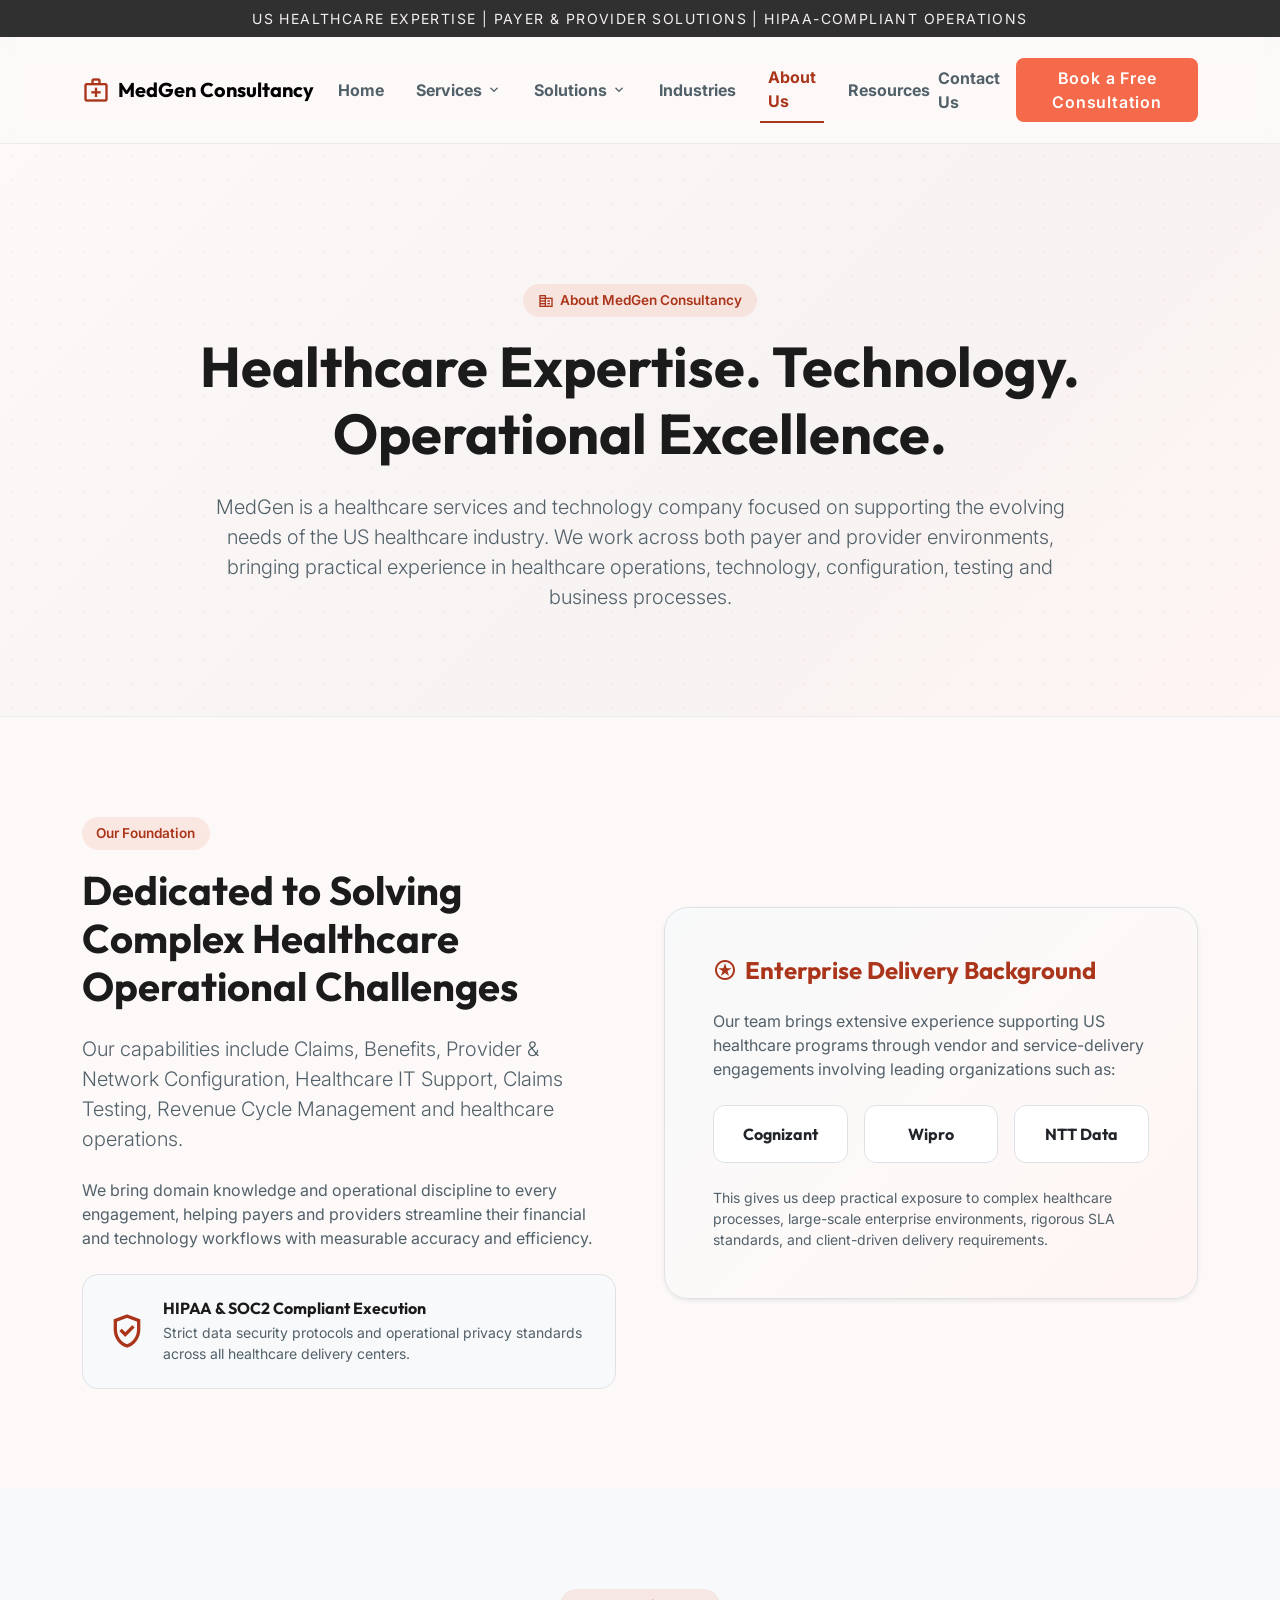
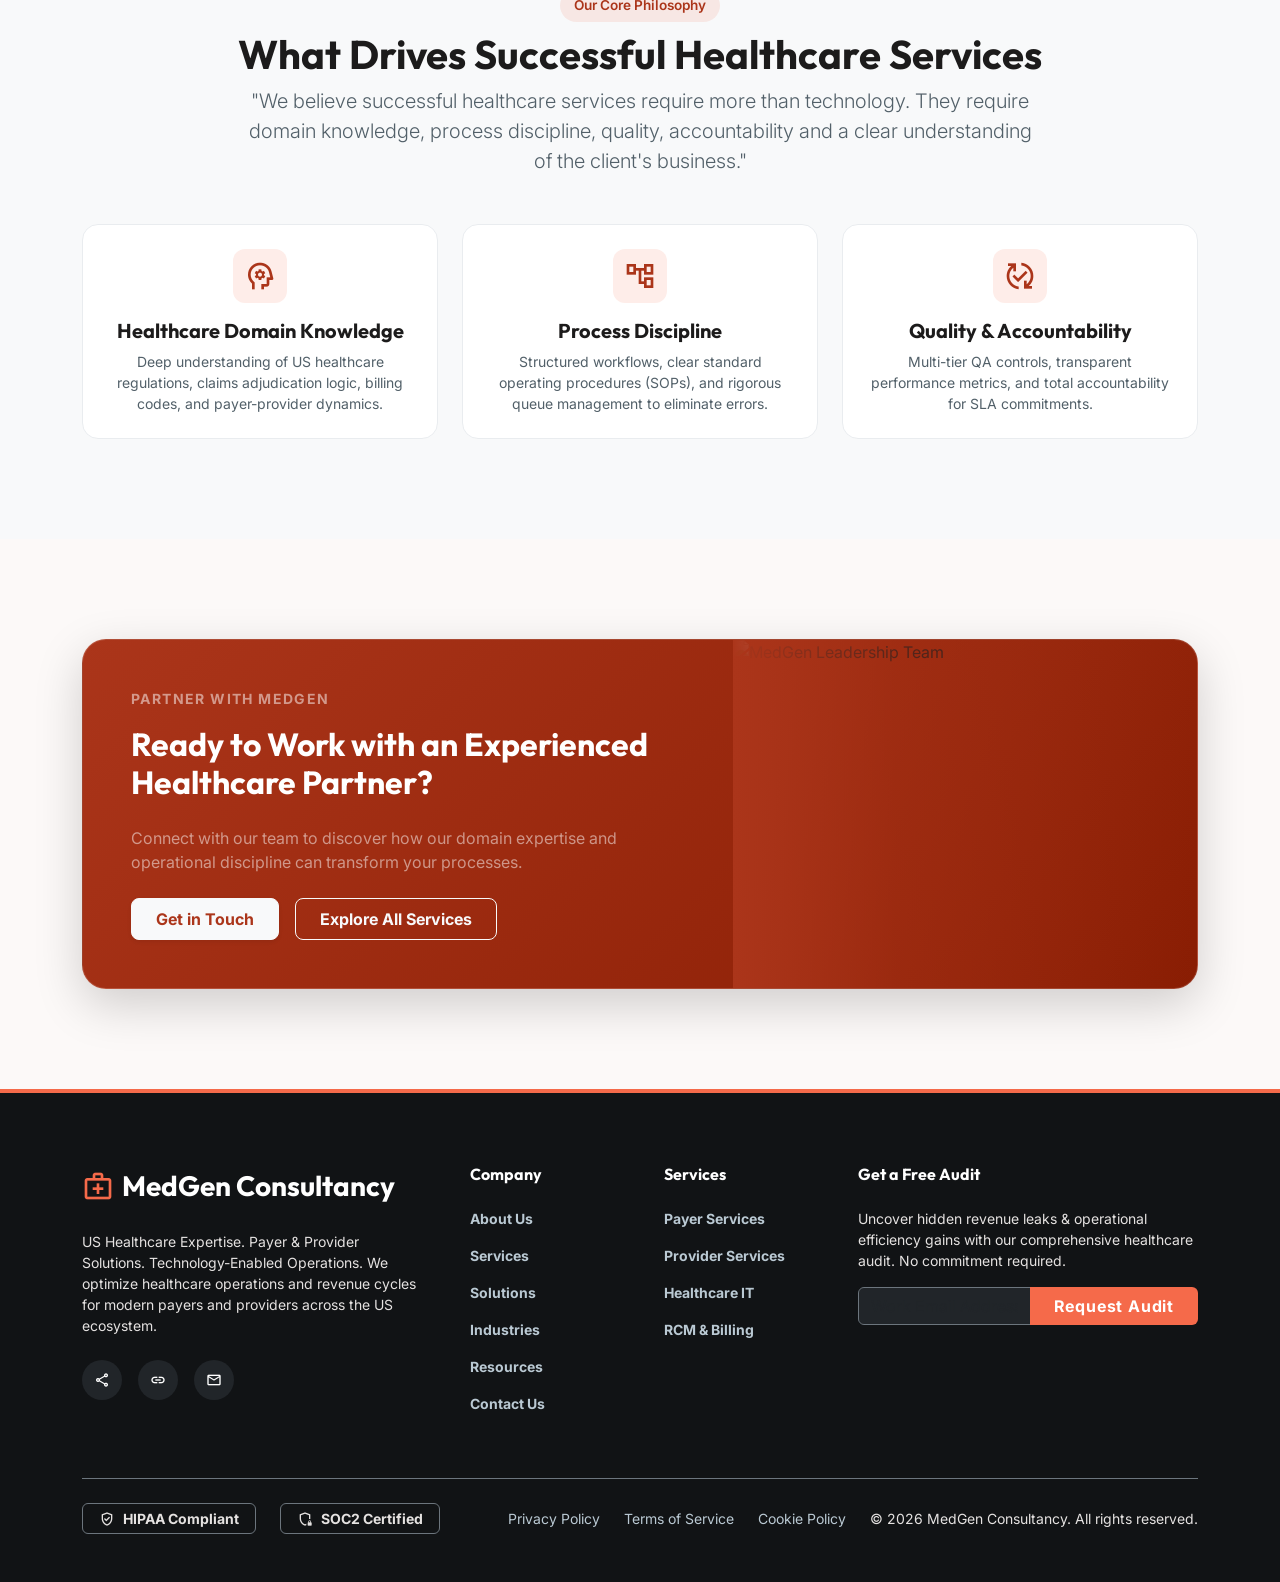
==== about.html @ cccfcfde "Added Pages" ====
<!DOCTYPE html>
<html lang="en">
<head>
<meta charset="utf-8"/>
<meta content="width=device-width, initial-scale=1.0" name="viewport"/>
<title>About Us | MedGen Consultancy - Healthcare Expertise, Technology &amp; Operational Excellence</title>
<!-- Bootstrap 5 CSS -->
<link crossorigin="anonymous" href="https://cdn.jsdelivr.net/npm/bootstrap@5.3.3/dist/css/bootstrap.min.css" rel="stylesheet"/>
<!-- Google Fonts -->
<link href="https://fonts.googleapis.com/css2?family=Outfit:wght@400;600;700&amp;family=Inter:wght@400;500;600&amp;display=swap" rel="stylesheet"/>
<!-- Material Symbols -->
<link href="https://fonts.googleapis.com/css2?family=Material+Symbols+Outlined:wght,FILL@100..700,0..1&amp;display=swap" rel="stylesheet"/>
<!-- Swiper CSS -->
<link href="https://cdn.jsdelivr.net/npm/swiper@11/swiper-bundle.min.css" rel="stylesheet"/>
<!-- AOS CSS -->
<link href="https://cdn.jsdelivr.net/npm/aos@2.3.4/dist/aos.css" rel="stylesheet"/>
<link href="css/style.css" rel="stylesheet"/>
</head>
<body>
<!-- Announcement Bar -->
<div class="announcement-bar bg-inverse-surface py-2 text-center small tracking-widest text-uppercase">
    US Healthcare Expertise | Payer &amp; Provider Solutions | HIPAA-Compliant Operations
</div>

<!-- Offcanvas Mobile Menu -->
<div aria-labelledby="mobileNavLabel" class="offcanvas offcanvas-end offcanvas-menu" id="mobileNavOffcanvas" tabindex="-1">
  <div class="offcanvas-header">
    <a class="navbar-brand font-heading fw-bold d-flex align-items-center gap-2 mb-0" href="index.html">
      <span class="material-symbols-outlined text-primary-theme fs-3">medical_services</span>
      MedGen Consultancy
    </a>
    <button aria-label="Close" class="btn-close" data-bs-dismiss="offcanvas" type="button"></button>
  </div>
  <div class="offcanvas-body">
    <ul class="navbar-nav gap-1">
      <li class="nav-item"><a class="nav-link mobile-nav-link" href="index.html">Home</a></li>
      <li class="nav-item">
        <button class="nav-link mobile-nav-link mobile-accordion-toggle" type="button" aria-expanded="false" data-target="servicesMobileMenu">
          <span>Services</span>
          <span class="material-symbols-outlined fs-6">expand_more</span>
        </button>
        <div class="mobile-submenu" id="servicesMobileMenu" hidden>
          <a href="services.html#payer-services">Payer Services</a>
          <a href="services.html#provider-services">Provider Services</a>
          <a href="services.html#tech-services">Healthcare Technology Services</a>
          <a href="services.html">All Services</a>
        </div>
      </li>
      <li class="nav-item">
        <button class="nav-link mobile-nav-link mobile-accordion-toggle" type="button" aria-expanded="false" data-target="solutionsMobileMenu">
          <span>Solutions</span>
          <span class="material-symbols-outlined fs-6">expand_more</span>
        </button>
        <div class="mobile-submenu" id="solutionsMobileMenu" hidden>
          <a href="solutions.html#claims">Claims</a>
          <a href="solutions.html#benefits">Benefits</a>
          <a href="solutions.html#provider-network">Provider &amp; Network</a>
          <a href="solutions.html#testing-qa">Testing &amp; QA</a>
          <a href="solutions.html#healthcare-it">Healthcare IT</a>
          <a href="solutions.html#rcm">RCM</a>
          <a href="solutions.html#data-analytics">Data &amp; Analytics</a>
          <a href="solutions.html#managed-services">Managed Services</a>
          <a href="solutions.html">All Solutions</a>
        </div>
      </li>
      <li class="nav-item"><a class="nav-link mobile-nav-link" href="industries.html">Industries</a></li>
      <li class="nav-item"><a class="nav-link mobile-nav-link text-primary-theme" href="about.html">About Us</a></li>
      <li class="nav-item"><a class="nav-link mobile-nav-link" href="resources.html">Resources</a></li>
      <li class="nav-item"><a class="nav-link mobile-nav-link" href="contact.html">Contact Us</a></li>
    </ul>

    <div class="d-grid gap-2 mt-4">
      <a class="btn btn-primary-theme rounded-3 py-2" href="contact.html">Book a Free Consultation</a>
      <a class="btn btn-outline-theme rounded-3 py-2" href="contact.html">Contact Us</a>
    </div>
  </div>
</div>

<!-- TopNavBar -->
<header class="navbar navbar-expand-lg navbar-glass">
<div class="container-xl">
<!-- Logo -->
<a class="navbar-brand font-heading fw-bold d-flex align-items-center gap-2" href="index.html">
<span class="material-symbols-outlined text-primary-theme fs-3">medical_services</span>
MedGen Consultancy
</a>

<!-- Mobile Toggle -->
<button aria-controls="mobileNavOffcanvas" aria-label="Open menu" class="navbar-toggler border-0 d-lg-none" data-bs-target="#mobileNavOffcanvas" data-bs-toggle="offcanvas" type="button">
<span class="material-symbols-outlined fs-2">menu</span>
</button>

<!-- Nav Content -->
<div class="collapse navbar-collapse justify-content-center d-none d-lg-flex" id="mainNav">
<ul class="navbar-nav align-items-center gap-3">
<li class="nav-item">
<a class="nav-link text-secondary-theme fw-bold" href="index.html">Home</a>
</li>
<!-- Services Mega Menu -->
<li class="nav-item mega-menu-wrapper h-100 d-flex align-items-center">
<a class="nav-link text-secondary-theme fw-bold d-flex align-items-center gap-1" href="services.html">
Services <span class="material-symbols-outlined fs-6">expand_more</span>
</a>
<div class="mega-menu-content text-start">
<div class="p-4">
<div class="row g-4">
<div class="col-4">
<h6 class="fw-bold mb-3 d-flex align-items-center gap-2 text-primary-theme">
<span class="material-symbols-outlined fs-5">domain</span> Payer Services
</h6>
<ul class="list-unstyled d-flex flex-column gap-2 small">
<li><a class="text-decoration-none text-secondary-theme" href="services.html#payer-services"><span class="me-2">•</span> Claims &amp; Adjudication</a></li>
<li><a class="text-decoration-none text-secondary-theme" href="services.html#payer-services"><span class="me-2">•</span> Benefits Configuration</a></li>
<li><a class="text-decoration-none text-secondary-theme" href="services.html#payer-services"><span class="me-2">•</span> Provider &amp; Network Config</a></li>
<li><a class="text-decoration-none text-secondary-theme" href="services.html#payer-services"><span class="me-2">•</span> Claims Testing &amp; Validation</a></li>
<li><a class="text-decoration-none text-secondary-theme" href="services.html#payer-services"><span class="me-2">•</span> Payer Operations</a></li>
</ul>
</div>
<div class="col-4">
<h6 class="fw-bold mb-3 d-flex align-items-center gap-2 text-primary-theme">
<span class="material-symbols-outlined fs-5">local_hospital</span> Provider Services
</h6>
<ul class="list-unstyled d-flex flex-column gap-2 small">
<li><a class="text-decoration-none text-secondary-theme" href="services.html#provider-services"><span class="me-2">•</span> Medical Billing &amp; Coding</a></li>
<li><a class="text-decoration-none text-secondary-theme" href="services.html#provider-services"><span class="me-2">•</span> Claims Submission</a></li>
<li><a class="text-decoration-none text-secondary-theme" href="services.html#provider-services"><span class="me-2">•</span> Denial Management</a></li>
<li><a class="text-decoration-none text-secondary-theme" href="services.html#provider-services"><span class="me-2">•</span> AR &amp; Payment Posting</a></li>
<li><a class="text-decoration-none text-secondary-theme" href="services.html#provider-services"><span class="me-2">•</span> Credentialing &amp; RCM</a></li>
</ul>
</div>
<div class="col-4">
<h6 class="fw-bold mb-3 d-flex align-items-center gap-2 text-primary-theme">
<span class="material-symbols-outlined fs-5">terminal</span> Technology Services
</h6>
<ul class="list-unstyled d-flex flex-column gap-2 small">
<li><a class="text-decoration-none text-secondary-theme" href="services.html#tech-services"><span class="me-2">•</span> Business Analysis</a></li>
<li><a class="text-decoration-none text-secondary-theme" href="services.html#tech-services"><span class="me-2">•</span> Application Support</a></li>
<li><a class="text-decoration-none text-secondary-theme" href="services.html#tech-services"><span class="me-2">•</span> QA &amp; Testing</a></li>
<li><a class="text-decoration-none text-secondary-theme" href="services.html#tech-services"><span class="me-2">•</span> Data Validation</a></li>
<li><a class="text-decoration-none text-secondary-theme" href="services.html#tech-services"><span class="me-2">•</span> Process Optimization</a></li>
</ul>
</div>
</div>
</div>
<div class="bg-surface-muted p-3 text-center border-top border-light">
<a class="text-decoration-none fw-bold d-flex justify-content-center align-items-center gap-2" href="services.html" style="color: var(--theme-primary-container);">
Explore All Services <span class="material-symbols-outlined fs-6">arrow_forward</span>
</a>
</div>
</div>
</li>
<!-- Solutions Mega Menu -->
<li class="nav-item mega-menu-wrapper h-100 d-flex align-items-center">
<a class="nav-link text-secondary-theme fw-bold d-flex align-items-center gap-1" href="solutions.html">
Solutions <span class="material-symbols-outlined fs-6">expand_more</span>
</a>
<div class="mega-menu-content mega-menu-solutions text-start" style="width: 780px;">
<div class="p-4">
<div class="row g-4">
<div class="col-4">
<h6 class="fw-bold mb-3 d-flex align-items-center gap-2 text-primary-theme">
<span class="material-symbols-outlined fs-5">shield</span> Payer Solutions
</h6>
<ul class="list-unstyled d-flex flex-column gap-2 small">
<li><a class="text-decoration-none text-secondary-theme" href="solutions.html#claims"><span class="me-2">•</span> Claims Administration</a></li>
<li><a class="text-decoration-none text-secondary-theme" href="solutions.html#benefits"><span class="me-2">•</span> Benefits Configuration</a></li>
<li><a class="text-decoration-none text-secondary-theme" href="solutions.html#provider-network"><span class="me-2">•</span> Provider &amp; Network</a></li>
<li><a class="text-decoration-none text-secondary-theme" href="solutions.html#testing-qa"><span class="me-2">•</span> Claims Testing &amp; QA</a></li>
</ul>
</div>
<div class="col-4">
<h6 class="fw-bold mb-3 d-flex align-items-center gap-2 text-primary-theme">
<span class="material-symbols-outlined fs-5">medication</span> Provider Solutions
</h6>
<ul class="list-unstyled d-flex flex-column gap-2 small">
<li><a class="text-decoration-none text-secondary-theme" href="solutions.html#rcm"><span class="me-2">•</span> Revenue Cycle Management</a></li>
<li><a class="text-decoration-none text-secondary-theme" href="solutions.html#rcm"><span class="me-2">•</span> Medical Billing &amp; Coding</a></li>
<li><a class="text-decoration-none text-secondary-theme" href="solutions.html#rcm"><span class="me-2">•</span> Claims &amp; Denial Management</a></li>
<li><a class="text-decoration-none text-secondary-theme" href="solutions.html#managed-services"><span class="me-2">•</span> Practice Support</a></li>
</ul>
</div>
<div class="col-4">
<h6 class="fw-bold mb-3 d-flex align-items-center gap-2 text-primary-theme">
<span class="material-symbols-outlined fs-5">memory</span> Tech &amp; Digital
</h6>
<ul class="list-unstyled d-flex flex-column gap-2 small">
<li><a class="text-decoration-none text-secondary-theme" href="solutions.html#healthcare-it"><span class="me-2">•</span> Healthcare IT &amp; App Support</a></li>
<li><a class="text-decoration-none text-secondary-theme" href="solutions.html#data-analytics"><span class="me-2">•</span> Data &amp; Analytics</a></li>
<li><a class="text-decoration-none text-secondary-theme" href="solutions.html#healthcare-it"><span class="me-2">•</span> Process Automation</a></li>
<li><a class="text-decoration-none text-secondary-theme" href="solutions.html#managed-services"><span class="me-2">•</span> Managed Operations</a></li>
</ul>
</div>
</div>
</div>
<div class="bg-surface-muted p-3 text-center border-top border-light">
<a class="text-decoration-none fw-bold d-flex justify-content-center align-items-center gap-2" href="solutions.html" style="color: var(--theme-primary-container);">
Explore All Solutions <span class="material-symbols-outlined fs-6">arrow_forward</span>
</a>
</div>
</div>
</li>
<li class="nav-item"><a class="nav-link text-secondary-theme fw-bold" href="industries.html">Industries</a></li>
<li class="nav-item"><a class="nav-link text-primary-theme fw-bold active-nav" href="about.html">About Us</a></li>
<li class="nav-item"><a class="nav-link text-secondary-theme fw-bold" href="resources.html">Resources</a></li>
</ul>
</div>
<!-- Actions -->
<div class="d-none d-lg-flex align-items-center gap-3">
<a class="text-decoration-none text-secondary-theme fw-bold" href="contact.html">Contact Us</a>
<a class="btn btn-primary-theme rounded-3 px-4 py-2" href="contact.html">Book a Free Consultation</a>
</div>
</div>
</header>

<!-- About Hero Header -->
<section class="page-hero">
<div class="page-hero-overlay"></div>
<div class="container-xl position-relative z-index-1 text-center">
<span class="badge-theme-light mb-3" data-aos="fade-up">
<span class="material-symbols-outlined fs-6">corporate_fare</span> About MedGen Consultancy
</span>
<h1 class="display-4 font-heading fw-bold mb-4" data-aos="fade-up" data-aos-delay="100">
    Healthcare Expertise. Technology. Operational Excellence.
</h1>
<p class="lead text-secondary-theme mx-auto mb-4" style="max-width: 880px;" data-aos="fade-up" data-aos-delay="200">
    MedGen is a healthcare services and technology company focused on supporting the evolving needs of the US healthcare industry. We work across both payer and provider environments, bringing practical experience in healthcare operations, technology, configuration, testing and business processes.
</p>
</div>
</section>

<!-- Company Overview & Mission -->
<section class="py-section">
<div class="container-xl">
<div class="row align-items-center g-5">
<div class="col-lg-6" data-aos="fade-right">
<span class="badge-theme-light mb-3">Our Foundation</span>
<h2 class="display-6 font-heading mb-4">Dedicated to Solving Complex Healthcare Operational Challenges</h2>
<p class="text-secondary-theme lead mb-4">
    Our capabilities include Claims, Benefits, Provider &amp; Network Configuration, Healthcare IT Support, Claims Testing, Revenue Cycle Management and healthcare operations.
</p>
<p class="text-secondary-theme mb-4">
    We bring domain knowledge and operational discipline to every engagement, helping payers and providers streamline their financial and technology workflows with measurable accuracy and efficiency.
</p>
<div class="p-4 bg-surface-muted rounded-2xl border">
    <div class="d-flex align-items-center gap-3">
        <span class="material-symbols-outlined text-primary-theme fs-1">verified_user</span>
        <div>
            <h6 class="fw-bold mb-1">HIPAA &amp; SOC2 Compliant Execution</h6>
            <p class="small text-secondary-theme mb-0">Strict data security protocols and operational privacy standards across all healthcare delivery centers.</p>
        </div>
    </div>
</div>
</div>

<div class="col-lg-6" data-aos="fade-left">
<div class="bg-gradient-premium p-4 p-md-5 rounded-3xl border shadow-sm">
<h4 class="font-heading mb-4 text-primary-theme d-flex align-items-center gap-2">
    <span class="material-symbols-outlined">stars</span> Enterprise Delivery Background
</h4>
<p class="text-secondary-theme mb-4">
    Our team brings extensive experience supporting US healthcare programs through vendor and service-delivery engagements involving leading organizations such as:
</p>
<div class="row g-3 mb-4">
<div class="col-4">
    <div class="bg-white p-3 rounded-xl border text-center font-heading fw-bold text-dark">Cognizant</div>
</div>
<div class="col-4">
    <div class="bg-white p-3 rounded-xl border text-center font-heading fw-bold text-dark">Wipro</div>
</div>
<div class="col-4">
    <div class="bg-white p-3 rounded-xl border text-center font-heading fw-bold text-dark">NTT Data</div>
</div>
</div>
<p class="small text-secondary-theme mb-0">
    This gives us deep practical exposure to complex healthcare processes, large-scale enterprise environments, rigorous SLA standards, and client-driven delivery requirements.
</p>
</div>
</div>
</div>
</div>
</section>

<!-- Core Belief Banner -->
<section class="py-section bg-surface-muted">
<div class="container-xl">
<div class="text-center mb-5" data-aos="fade-up">
<span class="badge-theme-light mb-2">Our Core Philosophy</span>
<h2 class="display-6 font-heading">What Drives Successful Healthcare Services</h2>
<p class="lead text-secondary-theme mx-auto" style="max-width: 800px;">
    "We believe successful healthcare services require more than technology. They require domain knowledge, process discipline, quality, accountability and a clear understanding of the client's business."
</p>
</div>

<div class="row g-4">
<!-- Pillar 1 -->
<div class="col-md-4" data-aos="fade-up" data-aos-delay="100">
<div class="service-card p-4 text-center">
    <div class="icon-box-primary mx-auto mb-3">
        <span class="material-symbols-outlined fs-2">psychology</span>
    </div>
    <h4 class="fs-5 mb-2">Healthcare Domain Knowledge</h4>
    <p class="small text-secondary-theme mb-0">Deep understanding of US healthcare regulations, claims adjudication logic, billing codes, and payer-provider dynamics.</p>
</div>
</div>

<!-- Pillar 2 -->
<div class="col-md-4" data-aos="fade-up" data-aos-delay="200">
<div class="service-card p-4 text-center">
    <div class="icon-box-primary mx-auto mb-3">
        <span class="material-symbols-outlined fs-2">account_tree</span>
    </div>
    <h4 class="fs-5 mb-2">Process Discipline</h4>
    <p class="small text-secondary-theme mb-0">Structured workflows, clear standard operating procedures (SOPs), and rigorous queue management to eliminate errors.</p>
</div>
</div>

<!-- Pillar 3 -->
<div class="col-md-4" data-aos="fade-up" data-aos-delay="300">
<div class="service-card p-4 text-center">
    <div class="icon-box-primary mx-auto mb-3">
        <span class="material-symbols-outlined fs-2">published_with_changes</span>
    </div>
    <h4 class="fs-5 mb-2">Quality &amp; Accountability</h4>
    <p class="small text-secondary-theme mb-0">Multi-tier QA controls, transparent performance metrics, and total accountability for SLA commitments.</p>
</div>
</div>
</div>
</div>
</section>

<!-- CTA Section -->
<section class="container-xl py-section">
<div class="cta-banner rounded-3xl overflow-hidden position-relative shadow-lg" data-aos="zoom-in">
<div class="row g-0 align-items-stretch">
<div class="col-lg-7 p-4 p-md-5 text-white position-relative z-index-2 d-flex flex-column justify-content-center">
<p class="fw-bold text-uppercase tracking-widest mb-3 text-white-50 small">PARTNER WITH MEDGEN</p>
<h2 class="display-7 font-heading mb-4">Ready to Work with an Experienced Healthcare Partner?</h2>
<p class="mb-4 text-white-50">Connect with our team to discover how our domain expertise and operational discipline can transform your processes.</p>
<div class="d-flex gap-3 flex-wrap">
<a class="btn btn-light text-primary-theme fw-bold px-4 py-2 rounded-3 shadow-sm" href="contact.html">Get in Touch</a>
<a class="btn btn-outline-light fw-bold px-4 py-2 rounded-3" href="services.html">Explore All Services</a>
</div>
</div>
<div class="col-lg-5 position-relative cta-image-wrapper">
<div class="cta-image-overlay"></div>
<img alt="MedGen Leadership Team" class="position-absolute inset-0" decoding="async" loading="lazy" src="https://images.unsplash.com/photo-1576091160399-112ba8d25d1d?auto=format&amp;fit=crop&amp;w=1000&amp;q=80"/>
</div>
</div>
</div>
</section>

<!-- Premium Footer -->
<footer class="premium-footer py-5">
<div class="container-xl pt-4">
<div class="row g-5 mb-5">
<!-- Brand Column -->
<div class="col-lg-4 col-12">
<a class="text-decoration-none text-white fs-3 font-heading fw-bold d-flex align-items-center gap-2 mb-4" href="index.html">
<span class="material-symbols-outlined fs-2" style="color: var(--theme-primary-container);">medical_services</span>
MedGen Consultancy
</a>
<p class="small mb-4">
US Healthcare Expertise. Payer &amp; Provider Solutions. Technology-Enabled Operations. We optimize healthcare operations and revenue cycles for modern payers and providers across the US ecosystem.
</p>
<div class="d-flex gap-3">
<a class="btn btn-outline-secondary rounded-circle d-flex align-items-center justify-content-center text-white border-0 bg-dark" href="#" style="width: 40px; height: 40px;">
<span class="material-symbols-outlined fs-6">share</span>
</a>
<a class="btn btn-outline-secondary rounded-circle d-flex align-items-center justify-content-center text-white border-0 bg-dark" href="#" style="width: 40px; height: 40px;">
<span class="material-symbols-outlined fs-6">link</span>
</a>
<a class="btn btn-outline-secondary rounded-circle d-flex align-items-center justify-content-center text-white border-0 bg-dark" href="contact.html" style="width: 40px; height: 40px;">
<span class="material-symbols-outlined fs-6">mail</span>
</a>
</div>
</div>
<!-- Links Columns -->
<div class="col-lg-2 col-md-4 col-6">
<h5 class="text-white mb-4 fs-6 d-flex align-items-center gap-2">
Company
</h5>
<ul class="list-unstyled d-flex flex-column gap-3 small fw-bold">
<li><a class="text-decoration-none" href="about.html">About Us</a></li>
<li><a class="text-decoration-none" href="services.html">Services</a></li>
<li><a class="text-decoration-none" href="solutions.html">Solutions</a></li>
<li><a class="text-decoration-none" href="industries.html">Industries</a></li>
<li><a class="text-decoration-none" href="resources.html">Resources</a></li>
<li><a class="text-decoration-none" href="contact.html">Contact Us</a></li>
</ul>
</div>
<div class="col-lg-2 col-md-4 col-6">
<h5 class="text-white mb-4 fs-6 d-flex align-items-center gap-2">
Services
</h5>
<ul class="list-unstyled d-flex flex-column gap-3 small fw-bold">
<li><a class="text-decoration-none" href="services.html#payer-services">Payer Services</a></li>
<li><a class="text-decoration-none" href="services.html#provider-services">Provider Services</a></li>
<li><a class="text-decoration-none" href="services.html#tech-services">Healthcare IT</a></li>
<li><a class="text-decoration-none" href="solutions.html#rcm">RCM &amp; Billing</a></li>
</ul>
</div>
<!-- Newsletter -->
<div class="col-lg-4 col-md-4">
<h5 class="text-white mb-4 fs-6 d-flex align-items-center gap-2">
Get a Free Audit
</h5>
<p class="small mb-3">Uncover hidden revenue leaks &amp; operational efficiency gains with our comprehensive healthcare audit. No commitment required.</p>
<form action="contact.html" method="get">
<div class="input-group footer-newsletter-form">
<input aria-label="Work Email Address" class="form-control bg-dark border-secondary text-white" placeholder="Work Email Address" required="" type="email"/>
<button class="btn btn-primary-theme fw-bold px-4" type="submit">Request Audit</button>
</div>
</form>
</div>
</div>
<!-- Legal Bottom -->
<div class="footer-bottom border-top border-secondary pt-4 mt-4 d-flex flex-column flex-md-row justify-content-between align-items-center gap-4">
<div class="footer-compliance d-flex gap-4">
<div class="d-flex align-items-center gap-2 border border-secondary rounded px-3 py-1 small">
<span class="material-symbols-outlined fs-6">verified_user</span>
<span class="fw-bold">HIPAA Compliant</span>
</div>
<div class="d-flex align-items-center gap-2 border border-secondary rounded px-3 py-1 small">
<span class="material-symbols-outlined fs-6">shield_locked</span>
<span class="fw-bold">SOC2 Certified</span>
</div>
</div>
<div class="footer-policy-links d-flex gap-4 small">
<a class="text-decoration-none text-inherit" href="#">Privacy Policy</a>
<a class="text-decoration-none text-inherit" href="#">Terms of Service</a>
<a class="text-decoration-none text-inherit" href="#">Cookie Policy</a>
<span>© 2026 MedGen Consultancy. All rights reserved.</span>
</div>
</div>
</div>
</footer>

<!-- Scripts -->
<script src="https://cdn.jsdelivr.net/npm/bootstrap@5.3.3/dist/js/bootstrap.bundle.min.js"></script>
<script src="https://cdn.jsdelivr.net/npm/swiper@11/swiper-bundle.min.js"></script>
<!-- AOS JS -->
<script src="https://cdn.jsdelivr.net/npm/aos@2.3.4/dist/aos.js"></script>
<script src="js/script.js"></script>
</body>
</html>
---- css/style.css ----
:root {
    /* Theme Colors translated to CSS Variables */
    --bs-primary: #ab351a;
    --bs-primary-rgb: 171, 53, 26;
    --bs-secondary: #526069;
    --bs-body-bg: #fcf9f8;
    --bs-body-color: #1c1b1b;
    --bs-font-sans-serif: 'Inter', sans-serif;
    --bs-font-heading: 'Outfit', sans-serif;

    --theme-primary-container: #f56a4a;
    --theme-on-primary: #ffffff;
    --theme-surface: #fcf9f8;
    --theme-surface-muted: #F8F9FA;
    --theme-border: #E9ECEF;
    --theme-primary-fixed-dim: #ffb4a3;
    --theme-inverse-surface: #313030;
    --theme-inverse-on-surface: #f3f0ef;

    --theme-stat-increase: #2ECC71;

    --bs-link-color: var(--bs-primary);
    --bs-link-hover-color: #891d03;
}

html, body {
    overflow-x: clip;
}

body {
    font-family: var(--bs-font-sans-serif);
    background-color: var(--bs-body-bg);
    color: var(--bs-body-color);
}

h1, h2, h3, h4, h5, h6, .font-heading {
    font-family: var(--bs-font-heading);
    font-weight: 700;
}

.text-primary-theme { color: var(--bs-primary); }
.text-secondary-theme { color: var(--bs-secondary); }
.bg-primary-theme { background-color: var(--bs-primary); }
.bg-primary-container { background-color: var(--theme-primary-container); color: var(--theme-on-primary); }
.bg-surface-muted { background-color: var(--theme-surface-muted); }
.bg-inverse-surface { background-color: var(--theme-inverse-surface); color: var(--theme-inverse-on-surface); }

.btn-primary-theme {
    background-color: var(--theme-primary-container);
    color: var(--theme-on-primary);
    border: none;
    font-weight: 600;
    font-family: var(--bs-font-sans-serif);
    letter-spacing: 0.05em;
}
.btn-primary-theme:hover {
    background-color: var(--bs-primary);
    color: var(--theme-on-primary);
}

.btn-outline-theme {
    border: 1px solid var(--theme-border);
    color: var(--bs-body-color);
    background-color: rgba(255,255,255,0.8);
    backdrop-filter: blur(4px);
    font-weight: 600;
}
.btn-outline-theme:hover {
    border-color: var(--bs-primary);
    color: var(--bs-primary);
    background-color: rgba(255,255,255,0.9);
}

.material-symbols-outlined {
    font-variation-settings: 'FILL' 0, 'wght' 400, 'GRAD' 0, 'opsz' 24;
    vertical-align: middle;
}

/* Custom Utilities */
.tracking-widest { letter-spacing: 0.1em; }
.rounded-xl { border-radius: 0.75rem; }
.rounded-2xl { border-radius: 1rem; }
.rounded-3xl { border-radius: 1.5rem; }

/* Navigation */
.navbar-glass {
    position: sticky;
    top: 0;
    z-index: 1030;
    background-color: rgba(255, 255, 255, 0.1);
    backdrop-filter: blur(12px);
    border-bottom: 1px solid var(--theme-border);
    padding: 20px 0px;
    width: 100%;
}
.announcement-bar {
    position: relative;
    z-index: 1020;
}

.offcanvas-menu {
    position: fixed;
    top: 0;
    right: 0;
    width: min(85vw, 360px);
    height: 100vh;
    background: rgba(255, 255, 255, 0.98);
    border-left: 1px solid var(--theme-border);
    transform: translateX(100%);
    transition: transform 0.3s ease-in-out;
    visibility: hidden;
    z-index: 1065;
    display: flex;
    flex-direction: column;
    overflow-y: auto;
}

.offcanvas-menu.show {
    transform: translateX(0);
    visibility: visible;
}

body.offcanvas-open {
    overflow: hidden;
}

body.offcanvas-open::before {
    content: "";
    position: fixed;
    inset: 0;
    background: rgba(29, 31, 33, 0.35);
    z-index: 1060;
}

.offcanvas-menu .offcanvas-header {
    border-bottom: 1px solid var(--theme-border);
    padding: 1rem 1.25rem;
}

.offcanvas-menu .offcanvas-body {
    padding: 1rem 1.25rem 1.5rem;
}

.offcanvas-menu .mobile-nav-link {
    color: var(--bs-body-color);
    font-weight: 600;
    padding: 0.75rem 0.5rem;
    border-radius: 0.7rem;
}

.offcanvas-menu .mobile-nav-link:hover,
.offcanvas-menu .mobile-nav-link:focus {
    background: rgba(171, 53, 26, 0.06);
    color: var(--bs-primary);
}

.offcanvas-menu .mobile-accordion-toggle {
    width: 100%;
    border: 0;
    background: transparent;
    text-align: left;
    display: flex;
    align-items: center;
    justify-content: space-between;
}

.offcanvas-menu .mobile-accordion-toggle .material-symbols-outlined {
    transition: transform 0.2s ease;
}

.offcanvas-menu .mobile-accordion-toggle[aria-expanded="true"] .material-symbols-outlined {
    transform: rotate(180deg);
}

.offcanvas-menu .mobile-submenu {
    margin-top: 0.5rem;
    padding-left: 1rem;
    border-left: 2px solid rgba(171, 53, 26, 0.18);
}

.offcanvas-menu .mobile-submenu[hidden] {
    display: none;
}

.offcanvas-menu .mobile-submenu a {
    display: block;
    color: var(--bs-secondary);
    text-decoration: none;
    padding: 0.45rem 0;
    font-size: 0.95rem;
}

.offcanvas-menu .mobile-submenu a:hover {
    color: var(--bs-primary);
}

/* Mega Menu Custom CSS */
.mega-menu-wrapper { position: relative; }
.mega-menu-content {
    position: absolute;
    top: 100%;
    left: 50%;
    transform: translateX(-50%) translateY(10px);
    opacity: 0;
    visibility: hidden;
    transition: all 0.3s ease;
    background: #fff;
    box-shadow: 0 10px 30px rgba(0,0,0,0.1);
    border-radius: 1rem;
    border: 1px solid var(--theme-border);
    z-index: 1050;
    width: 800px;
}
.mega-menu-content ul li a:hover {
    color: var(--bs-primary);
}
.mega-menu-wrapper:hover .mega-menu-content {
    opacity: 1;
    visibility: visible;
    transform: translateX(-50%) translateY(0);
}

.mega-menu-solutions { width: 700px; }

/* Hero Section */
.hero-section {
    position: relative;
    min-height: 819px;
    padding-top: 180px;
    padding-bottom: 120px;
    display: flex;
    align-items: center;
}
.hero-bg {
    position: absolute;
    inset: 0;
    z-index: 0;
}
.hero-bg img {
    width: 100%;
    height: 100%;
    object-fit: cover;
}
.hero-gradient {
    position: absolute;
    inset: 0;
    background: linear-gradient(to right, var(--theme-surface) 0%, rgba(252, 249, 248, 0.9) 40%, transparent 100%);
    z-index: 1;
}
.hero-content {
    position: relative;
    z-index: 2;
}

/* Glassmorphism & Custom Cards */
.glass-card {
    background: rgba(255, 255, 255, 0.1);
    backdrop-filter: blur(10px);
    border: 1px solid rgba(255, 255, 255, 0.2);
}
.glass-card-light {
    background: rgba(255, 255, 255, 0.6);
    backdrop-filter: blur(20px);
    border: 1px solid rgba(255, 255, 255, 0.5);
}

.hover-lift {
    transition: transform 0.3s ease, box-shadow 0.3s ease;
}
.hover-lift:hover {
    transform: translateY(-5px);
    box-shadow: 0 10px 30px rgba(0,0,0,0.08);
}

/* Swiper Overrides */
.swiper-button-next:after, .swiper-button-prev:after {
    font-family: 'Material Symbols Outlined';
    font-size: 24px;
    color: var(--bs-primary);
    content: 'arrow_forward';
}
.swiper-button-prev:after {
    content: 'arrow_back';
}
.swiper-pagination-bullet-active {
    background: var(--bs-primary);
}

/* Background Patterns */
.bg-grid-pattern {
    background-image: linear-gradient(to right, rgba(255,255,255,0.05) 1px, transparent 1px),
                      linear-gradient(to bottom, rgba(255,255,255,0.05) 1px, transparent 1px);
    background-size: 24px 24px;
}

.gradient-section {
    background: linear-gradient(to bottom right, var(--bs-primary), var(--theme-primary-fixed-dim));
}

.bg-gradient-premium {
    background: linear-gradient(135deg, #f8f9fa 0%, #fcf9f8 50%, #fff5f3 100%);
}

.premium-logos-container {
    transition: all 0.3s ease;
}

.premium-logos-container .swiper-slide {
    display: flex;
    align-items: center;
    justify-content: center;
    min-height: 100px;
    opacity: 0.7;
    transition: opacity 0.3s ease, transform 0.3s ease;
}

.premium-logos-container .swiper-slide:hover {
    opacity: 1;
    transform: scale(1.05);
}


/* Section Spacing */
.py-section { padding-top: 100px; padding-bottom: 100px; }
.mb-section { margin-bottom: 120px; }

/* Footer */
.premium-footer {
    background-color: #111315;
    border-top: 4px solid var(--theme-primary-container);
    color: #e5e2e1;
}
.premium-footer a {
    color: #bac9d3;
}
.premium-footer a:hover {
    color: var(--theme-primary-container);
}

.footer-newsletter-form .form-control {
    min-width: 0;
}


/* Accordion Overrides for FAQs */
.accordion-button:not(.collapsed) {
    background-color: transparent;
    color: var(--theme-primary-container);
    box-shadow: none;
}
.accordion-button:focus { box-shadow: none; }
.accordion-item {
    background: rgba(255,255,255,0.6);
    backdrop-filter: blur(10px);
    border: 1px solid rgba(255,255,255,0.5);
    border-radius: 1rem;
    margin-bottom: 1rem;
    overflow: hidden;
}

.faq-accordion-toggle {
    width: 100%;
    border: 0;
    background: transparent;
    text-align: left;
    font-weight: 700;
    font-size: 1.25rem;
    padding: 1.35rem 1.2rem;
    display: flex;
    align-items: center;
    justify-content: space-between;
    gap: 0.75rem;
    color: var(--bs-body-color);
}

.faq-accordion-toggle .material-symbols-outlined {
    transition: transform 0.2s ease;
    color: var(--theme-primary-container);
    font-size: 1.5rem;
}

.faq-accordion-toggle[aria-expanded="true"] .material-symbols-outlined {
    transform: rotate(180deg);
}

.faq-accordion-content {
    padding: 0 1.2rem 1.2rem;
    color: var(--bs-secondary);
    line-height: 1.7;
}

.faq-accordion-content[hidden] {
    display: none;
}

/* Subpage Hero & Styles */
.page-hero {
    position: relative;
    padding-top: 140px;
    padding-bottom: 80px;
    background: linear-gradient(135deg, #fcf9f8 0%, #f6f3f2 60%, #fff5f3 100%);
    border-bottom: 1px solid var(--theme-border);
    overflow: hidden;
}

.page-hero-overlay {
    position: absolute;
    inset: 0;
    background-image: radial-gradient(var(--theme-primary-fixed-dim) 0.75px, transparent 0.75px);
    background-size: 24px 24px;
    opacity: 0.15;
    pointer-events: none;
}

.badge-theme-light {
    background-color: rgba(245, 106, 74, 0.12);
    color: var(--bs-primary);
    font-weight: 600;
    font-size: 0.85rem;
    padding: 0.4rem 0.9rem;
    border-radius: 50rem;
    display: inline-flex;
    align-items: center;
    gap: 0.4rem;
}

.service-card, .solution-card, .industry-card {
    background: #ffffff;
    border: 1px solid var(--theme-border);
    border-radius: 1rem;
    padding: 2rem;
    transition: all 0.3s ease;
    height: 100%;
}

.service-card:hover, .solution-card:hover, .industry-card:hover {
    transform: translateY(-6px);
    box-shadow: 0 15px 35px rgba(171, 53, 26, 0.08);
    border-color: rgba(245, 106, 74, 0.4);
}

.icon-box-primary {
    width: 54px;
    height: 54px;
    border-radius: 0.75rem;
    background-color: rgba(245, 106, 74, 0.12);
    color: var(--bs-primary);
    display: flex;
    align-items: center;
    justify-content: center;
}

.feature-check-list {
    list-style: none;
    padding-left: 0;
    margin-bottom: 0;
}

.feature-check-list li {
    position: relative;
    padding-left: 1.75rem;
    margin-bottom: 0.75rem;
    color: var(--bs-secondary);
}

.feature-check-list li::before {
    content: "check_circle";
    font-family: 'Material Symbols Outlined';
    position: absolute;
    left: 0;
    top: 2px;
    color: var(--theme-primary-container);
    font-size: 1.1rem;
}

.contact-info-card {
    background: #ffffff;
    border: 1px solid var(--theme-border);
    border-radius: 1rem;
    padding: 1.75rem;
    transition: all 0.3s ease;
}

.contact-info-card:hover {
    box-shadow: 0 10px 25px rgba(0,0,0,0.05);
}

.active-nav {
    color: var(--bs-primary) !important;
    border-bottom: 2px solid var(--bs-primary);
}

/* CTA Section Styles */
.cta-banner {
    background: linear-gradient(135deg, var(--bs-primary) 0%, #891d03 100%);
    border: 1px solid rgba(255, 255, 255, 0.15);
}

.cta-image-wrapper {
    position: relative;
    min-height: 340px;
    overflow: hidden;
}

.cta-image-overlay {
    position: absolute;
    inset: 0;
    background: linear-gradient(to right, var(--bs-primary) 0%, rgba(171, 53, 26, 0.4) 35%, transparent 100%);
    z-index: 2;
    pointer-events: none;
}

.cta-image-wrapper img {
    width: 100%;
    height: 100%;
    object-fit: cover;
    z-index: 1;
    transition: transform 0.6s ease;
}

.cta-banner:hover .cta-image-wrapper img {
    transform: scale(1.05);
}

@media (max-width: 991px) {
    .navbar-glass {
        margin-top: 0;
        height: auto;
        min-height: 72px;
    }

    .navbar-brand {
        font-size: 1.1rem;
    }

    .navbar-brand .material-symbols-outlined {
        font-size: 1.7rem;
    }

    .hero-section {
        min-height: 680px;
        padding-top: 140px;
        padding-bottom: 80px;
    }

    .hero-section h1 {
        font-size: clamp(2.35rem, 7vw, 4rem);
        max-width: 100%;
    }

    .hero-section .lead {
        font-size: 1rem;
        max-width: 100%;
    }

    .hero-gradient {
        background: linear-gradient(to right, rgba(252, 249, 248, 0.92) 0%, rgba(252, 249, 248, 0.88) 42%, rgba(252, 249, 248, 0.6) 100%);
    }

    .hero-section .d-flex.flex-column.flex-sm-row {
        align-items: stretch;
    }

    .hero-section .d-flex.flex-column.flex-sm-row a {
        width: 100%;
        min-height: 68px;
    }
    .premium-footer .row.g-5 {
        row-gap: 2.5rem;
    }
    .cta-image-wrapper {
        min-height: 280px;
    }
    .cta-image-overlay {
        background: linear-gradient(to bottom, var(--bs-primary) 0%, rgba(171, 53, 26, 0.2) 40%, transparent 100%);
    }
}

@media (max-width: 767px) {
    .announcement-bar {
        font-size: 0.7rem;
        line-height: 1.5;
        letter-spacing: 0.08em;
        padding: 0.6rem 0.75rem;
    }
    #faqAccordion span {
        font-size: 16px;
    }
    .py-section {
        padding-top: 50px;
        padding-bottom: 50px;
    }

    .navbar-brand {
        max-width: calc(100% - 52px);
        white-space: nowrap;
        overflow: hidden;
        text-overflow: ellipsis;
        font-size: 1.05rem;
    }

    .hero-section {
        min-height: 620px;
        padding-top: 120px;
        padding-bottom: 100px;
    }

    .hero-section h1 {
        font-size: clamp(2.25rem, 8.8vw, 3.2rem);
    }

    .hero-section .lead {
        font-size: 1.02rem;
        line-height: 1.7;
    }

    .hero-section .d-flex.align-items-center.gap-2.small {
        flex-wrap: wrap;
        row-gap: 0.7rem;
    }

    .hero-section .d-flex.align-items-center.gap-2.small .mx-1 {
        display: none;
    }
    .premium-footer {
        padding-top: 3rem;
        padding-bottom: 2rem;
    }

    .premium-footer .row.g-5 {
        row-gap: 0.25rem;
        margin-bottom: 2.5rem;
    }

    .footer-newsletter-form {
        flex-direction: column;
        gap: 0.75rem;
    }

    .footer-newsletter-form .form-control,
    .footer-newsletter-form .btn {
        width: 100%;
        min-height: 48px;
        border-radius: 0.5rem;
    }

    .footer-compliance,
    .footer-policy-links {
        width: 100%;
        flex-wrap: wrap;
        justify-content: center;
        gap: 0.75rem;
        text-align: center;
    }

    .footer-compliance > div {
        flex: 1 1 150px;
        justify-content: center;
    }

    .footer-policy-links span {
        width: 100%;
        margin-top: 0.5rem;
    }
    .mb-section { margin-bottom: 80px; }
    .my-section { margin-top: 48px; margin-bottom: 48px; }
    .premium-footer { margin-top: 28px; }
}


@media (max-width: 575px) {
    .announcement-bar {
        font-size: 0.68rem;
        letter-spacing: 0.06em;
        padding: 0.55rem 0.7rem;
    }
    .page-hero {
        padding-top: 50px;
    }
    .page-hero p {
        font-size: 1rem;
    }
    .hero-section {
        min-height: 580px;
        padding-top: 110px;
    }

    .hero-section h1 {
        font-size: clamp(2rem, 9vw, 2.7rem);
    }

    .hero-section .d-flex.align-items-center.gap-2.small {
        row-gap: 0.5rem;
    }

    .hero-section .d-flex.align-items-center.gap-2.small .mx-1 {
        display: none;
    }
}
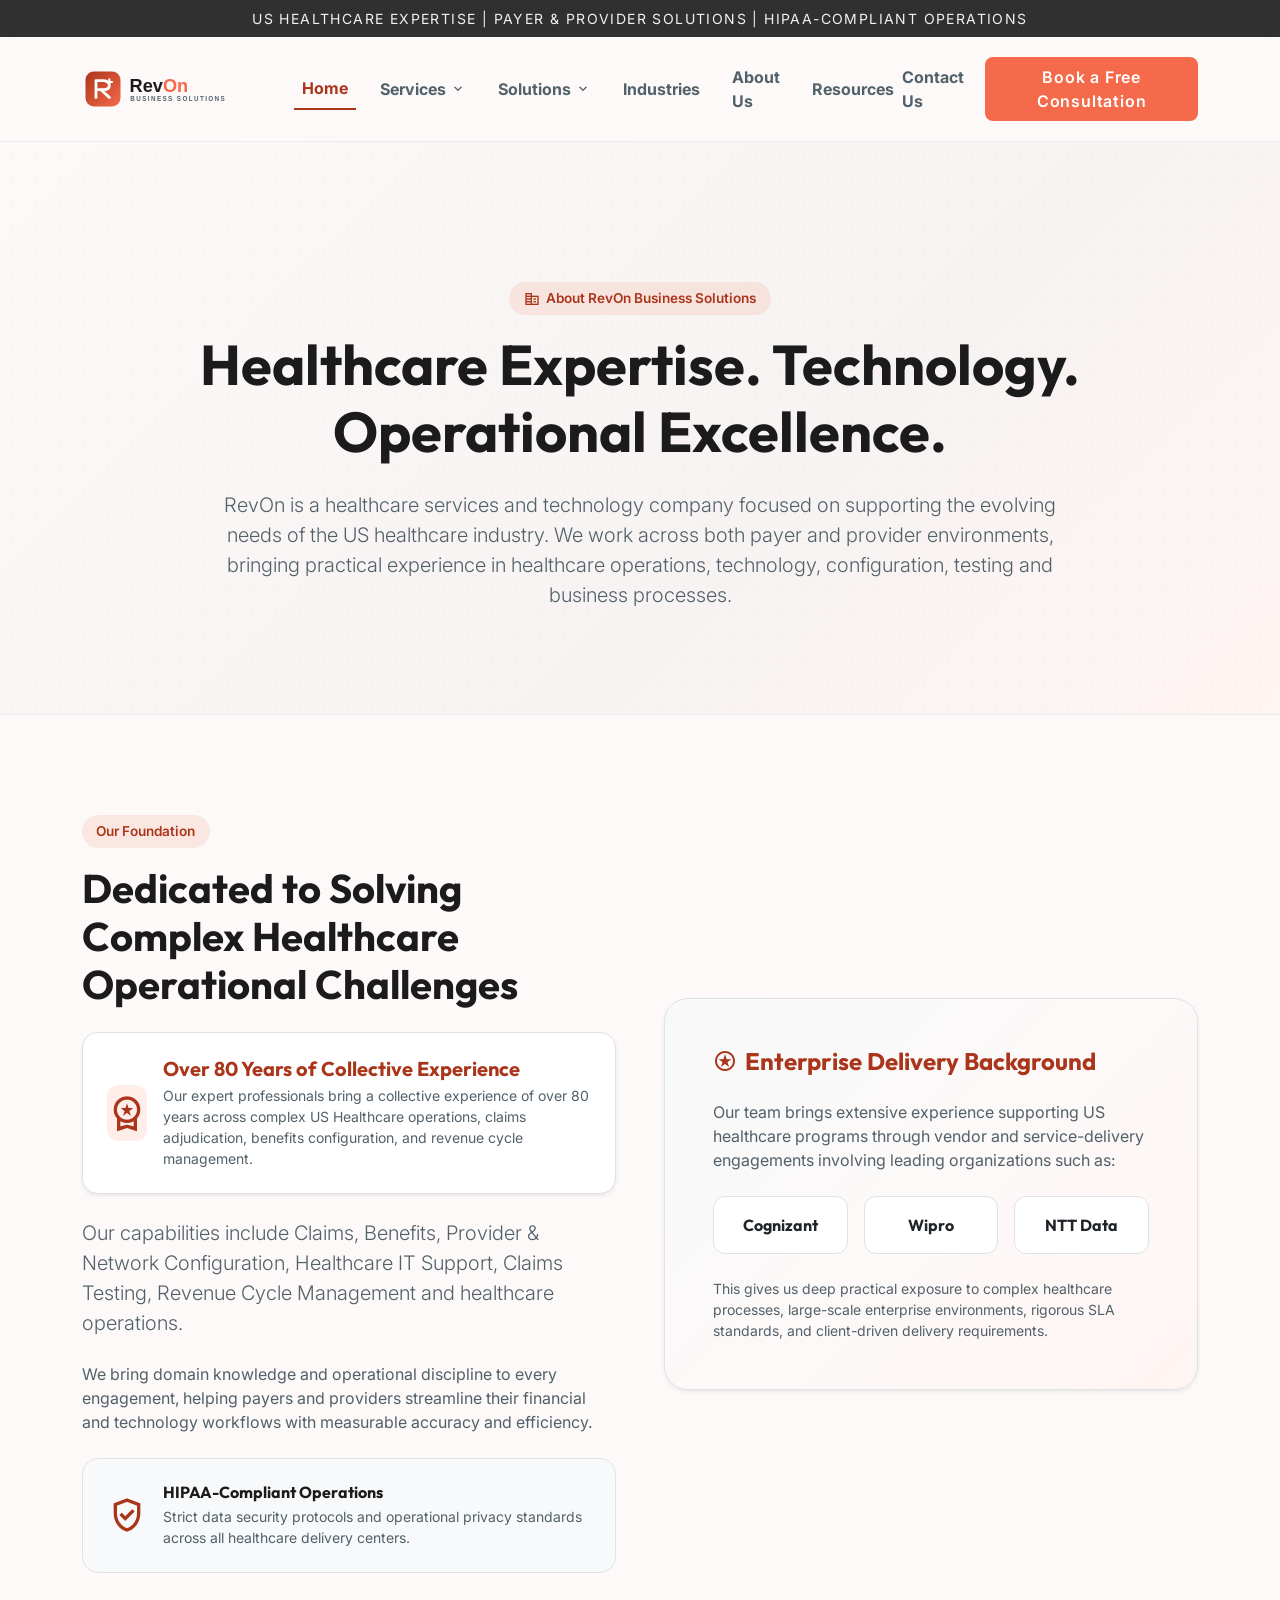
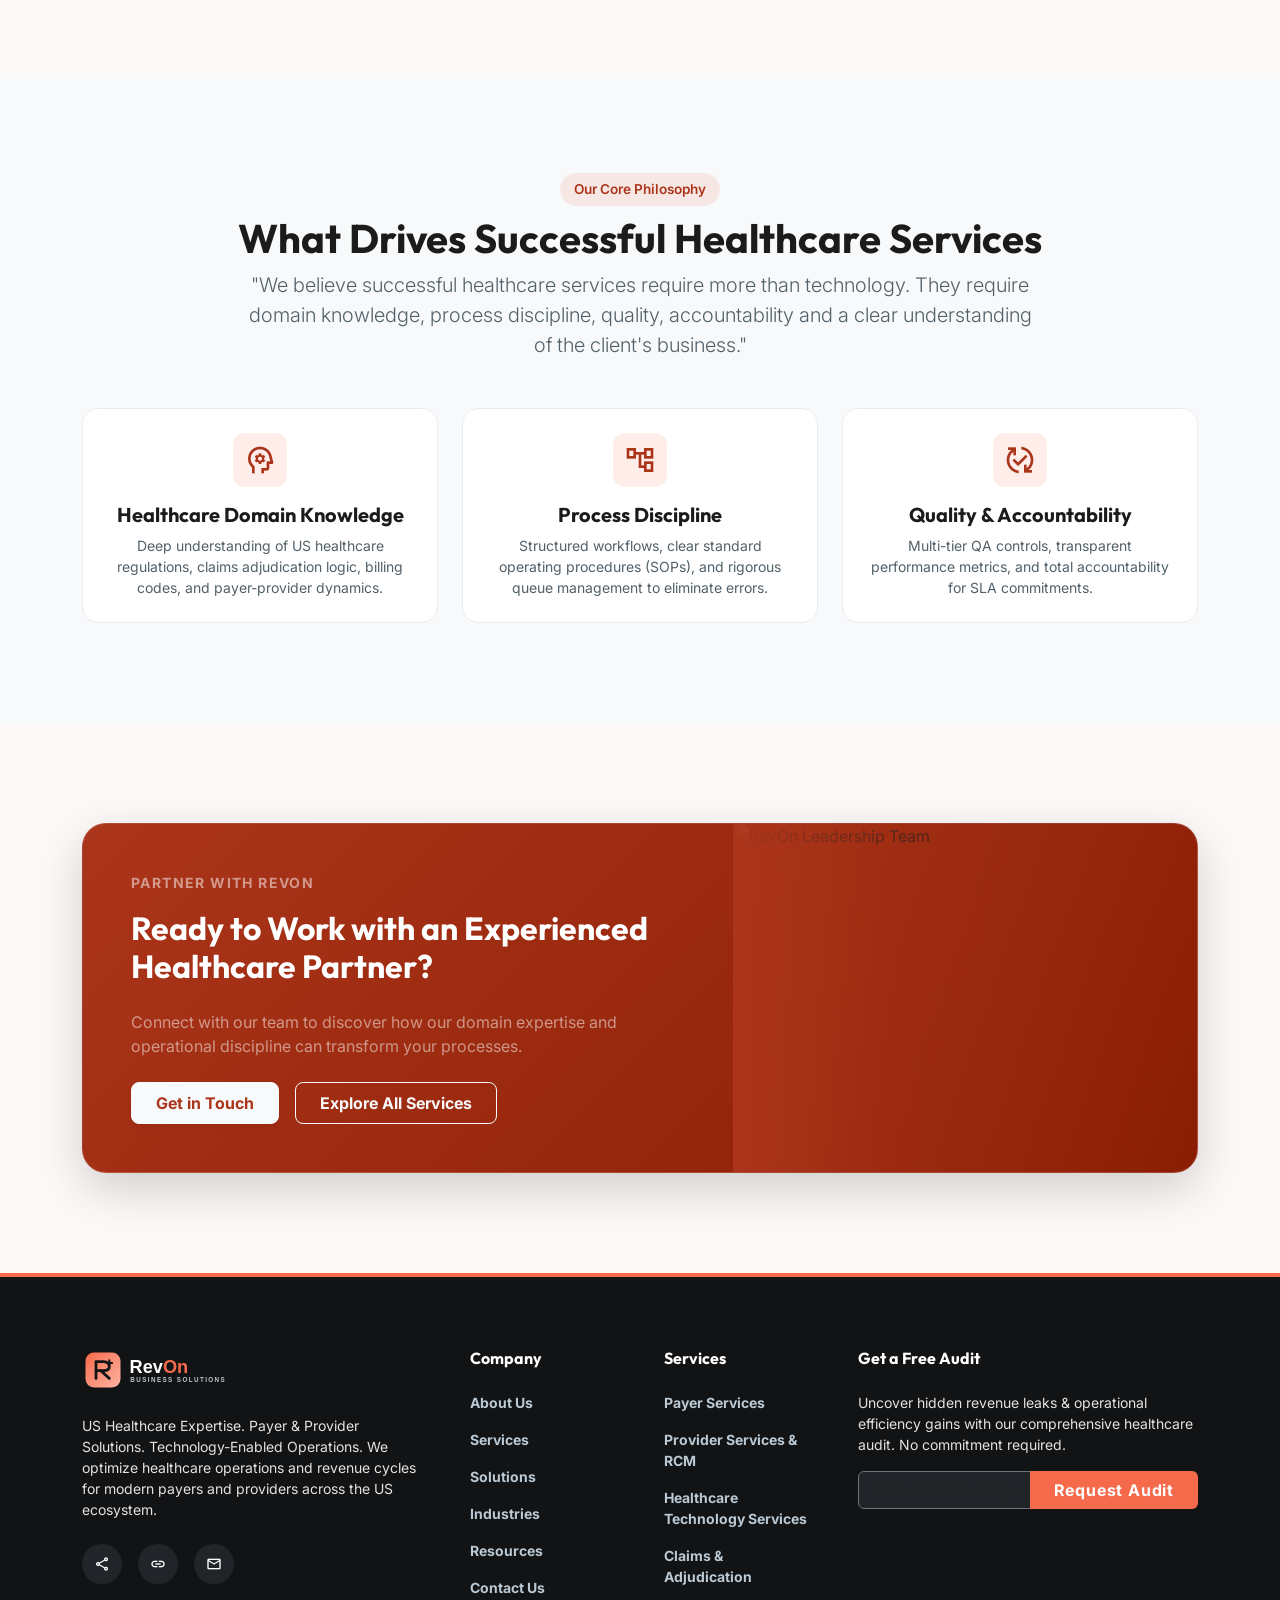
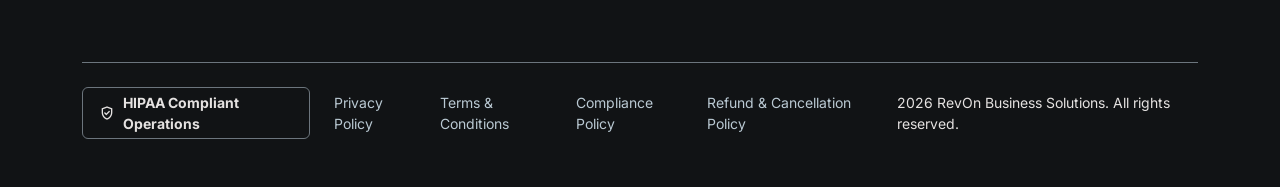
==== commit da3ab5b7: "New Changes" ====
--- a/about.html
+++ b/about.html
@@ -1,9 +1,9 @@
-<!DOCTYPE html>
+﻿<!DOCTYPE html>
 <html lang="en">
 <head>
 <meta charset="utf-8"/>
 <meta content="width=device-width, initial-scale=1.0" name="viewport"/>
-<title>About Us | MedGen Consultancy - Healthcare Expertise, Technology &amp; Operational Excellence</title>
+<title>About Us | RevOn Business Solutions - Healthcare Expertise, Technology &amp; Operational Excellence</title>
 <!-- Bootstrap 5 CSS -->
 <link crossorigin="anonymous" href="https://cdn.jsdelivr.net/npm/bootstrap@5.3.3/dist/css/bootstrap.min.css" rel="stylesheet"/>
 <!-- Google Fonts -->
@@ -25,15 +25,12 @@
 <!-- Offcanvas Mobile Menu -->
 <div aria-labelledby="mobileNavLabel" class="offcanvas offcanvas-end offcanvas-menu" id="mobileNavOffcanvas" tabindex="-1">
   <div class="offcanvas-header">
-    <a class="navbar-brand font-heading fw-bold d-flex align-items-center gap-2 mb-0" href="index.html">
-      <span class="material-symbols-outlined text-primary-theme fs-3">medical_services</span>
-      MedGen Consultancy
-    </a>
+    <a class="navbar-brand font-heading fw-bold d-flex align-items-center gap-2 mb-0" href="index.html"><img src="images/logo.svg" alt="RevOn Business Solutions Logo" height="38"/></a>
     <button aria-label="Close" class="btn-close" data-bs-dismiss="offcanvas" type="button"></button>
   </div>
   <div class="offcanvas-body">
     <ul class="navbar-nav gap-1">
-      <li class="nav-item"><a class="nav-link mobile-nav-link" href="index.html">Home</a></li>
+      <li class="nav-item"><a class="nav-link mobile-nav-link text-primary-theme" href="index.html">Home</a></li>
       <li class="nav-item">
         <button class="nav-link mobile-nav-link mobile-accordion-toggle" type="button" aria-expanded="false" data-target="servicesMobileMenu">
           <span>Services</span>
@@ -64,7 +61,7 @@
         </div>
       </li>
       <li class="nav-item"><a class="nav-link mobile-nav-link" href="industries.html">Industries</a></li>
-      <li class="nav-item"><a class="nav-link mobile-nav-link text-primary-theme" href="about.html">About Us</a></li>
+      <li class="nav-item"><a class="nav-link mobile-nav-link" href="about.html">About Us</a></li>
       <li class="nav-item"><a class="nav-link mobile-nav-link" href="resources.html">Resources</a></li>
       <li class="nav-item"><a class="nav-link mobile-nav-link" href="contact.html">Contact Us</a></li>
     </ul>
@@ -80,10 +77,7 @@
 <header class="navbar navbar-expand-lg navbar-glass">
 <div class="container-xl">
 <!-- Logo -->
-<a class="navbar-brand font-heading fw-bold d-flex align-items-center gap-2" href="index.html">
-<span class="material-symbols-outlined text-primary-theme fs-3">medical_services</span>
-MedGen Consultancy
-</a>
+<a class="navbar-brand font-heading fw-bold d-flex align-items-center gap-2" href="index.html"><img src="images/logo.svg" alt="RevOn Business Solutions Logo" height="42"/></a>
 
 <!-- Mobile Toggle -->
 <button aria-controls="mobileNavOffcanvas" aria-label="Open menu" class="navbar-toggler border-0 d-lg-none" data-bs-target="#mobileNavOffcanvas" data-bs-toggle="offcanvas" type="button">
@@ -94,7 +88,7 @@
 <div class="collapse navbar-collapse justify-content-center d-none d-lg-flex" id="mainNav">
 <ul class="navbar-nav align-items-center gap-3">
 <li class="nav-item">
-<a class="nav-link text-secondary-theme fw-bold" href="index.html">Home</a>
+<a class="nav-link text-primary-theme fw-bold active-nav" href="index.html">Home</a>
 </li>
 <!-- Services Mega Menu -->
 <li class="nav-item mega-menu-wrapper h-100 d-flex align-items-center">
@@ -200,7 +194,7 @@
 </div>
 </li>
 <li class="nav-item"><a class="nav-link text-secondary-theme fw-bold" href="industries.html">Industries</a></li>
-<li class="nav-item"><a class="nav-link text-primary-theme fw-bold active-nav" href="about.html">About Us</a></li>
+<li class="nav-item"><a class="nav-link text-secondary-theme fw-bold" href="about.html">About Us</a></li>
 <li class="nav-item"><a class="nav-link text-secondary-theme fw-bold" href="resources.html">Resources</a></li>
 </ul>
 </div>
@@ -217,13 +211,13 @@
 <div class="page-hero-overlay"></div>
 <div class="container-xl position-relative z-index-1 text-center">
 <span class="badge-theme-light mb-3" data-aos="fade-up">
-<span class="material-symbols-outlined fs-6">corporate_fare</span> About MedGen Consultancy
+<span class="material-symbols-outlined fs-6">corporate_fare</span> About RevOn Business Solutions
 </span>
 <h1 class="display-4 font-heading fw-bold mb-4" data-aos="fade-up" data-aos-delay="100">
     Healthcare Expertise. Technology. Operational Excellence.
 </h1>
 <p class="lead text-secondary-theme mx-auto mb-4" style="max-width: 880px;" data-aos="fade-up" data-aos-delay="200">
-    MedGen is a healthcare services and technology company focused on supporting the evolving needs of the US healthcare industry. We work across both payer and provider environments, bringing practical experience in healthcare operations, technology, configuration, testing and business processes.
+    RevOn is a healthcare services and technology company focused on supporting the evolving needs of the US healthcare industry. We work across both payer and provider environments, bringing practical experience in healthcare operations, technology, configuration, testing and business processes.
 </p>
 </div>
 </section>
@@ -235,6 +229,20 @@
 <div class="col-lg-6" data-aos="fade-right">
 <span class="badge-theme-light mb-3">Our Foundation</span>
 <h2 class="display-6 font-heading mb-4">Dedicated to Solving Complex Healthcare Operational Challenges</h2>
+
+<!-- 80+ Years Collective Experience Card -->
+<div class="p-4 bg-white rounded-2xl border shadow-sm mb-4">
+    <div class="d-flex align-items-center gap-3">
+        <div class="icon-box-primary" style="width: 56px; height: 56px;">
+            <span class="material-symbols-outlined fs-1">workspace_premium</span>
+        </div>
+        <div>
+            <h5 class="font-heading mb-1 text-primary-theme fw-bold">Over 80 Years of Collective Experience</h5>
+            <p class="small text-secondary-theme mb-0">Our expert professionals bring a collective experience of over 80 years across complex US Healthcare operations, claims adjudication, benefits configuration, and revenue cycle management.</p>
+        </div>
+    </div>
+</div>
+
 <p class="text-secondary-theme lead mb-4">
     Our capabilities include Claims, Benefits, Provider &amp; Network Configuration, Healthcare IT Support, Claims Testing, Revenue Cycle Management and healthcare operations.
 </p>
@@ -245,7 +253,7 @@
     <div class="d-flex align-items-center gap-3">
         <span class="material-symbols-outlined text-primary-theme fs-1">verified_user</span>
         <div>
-            <h6 class="fw-bold mb-1">HIPAA &amp; SOC2 Compliant Execution</h6>
+            <h6 class="fw-bold mb-1">HIPAA-Compliant Operations</h6>
             <p class="small text-secondary-theme mb-0">Strict data security protocols and operational privacy standards across all healthcare delivery centers.</p>
         </div>
     </div>
@@ -333,7 +341,7 @@
 <div class="cta-banner rounded-3xl overflow-hidden position-relative shadow-lg" data-aos="zoom-in">
 <div class="row g-0 align-items-stretch">
 <div class="col-lg-7 p-4 p-md-5 text-white position-relative z-index-2 d-flex flex-column justify-content-center">
-<p class="fw-bold text-uppercase tracking-widest mb-3 text-white-50 small">PARTNER WITH MEDGEN</p>
+<p class="fw-bold text-uppercase tracking-widest mb-3 text-white-50 small">PARTNER WITH RevOn</p>
 <h2 class="display-7 font-heading mb-4">Ready to Work with an Experienced Healthcare Partner?</h2>
 <p class="mb-4 text-white-50">Connect with our team to discover how our domain expertise and operational discipline can transform your processes.</p>
 <div class="d-flex gap-3 flex-wrap">
@@ -343,7 +351,7 @@
 </div>
 <div class="col-lg-5 position-relative cta-image-wrapper">
 <div class="cta-image-overlay"></div>
-<img alt="MedGen Leadership Team" class="position-absolute inset-0" decoding="async" loading="lazy" src="https://images.unsplash.com/photo-1576091160399-112ba8d25d1d?auto=format&amp;fit=crop&amp;w=1000&amp;q=80"/>
+<img alt="RevOn Leadership Team" class="position-absolute inset-0" decoding="async" loading="lazy" src="https://images.unsplash.com/photo-1576091160399-112ba8d25d1d?auto=format&amp;fit=crop&amp;w=1000&amp;q=80"/>
 </div>
 </div>
 </div>
@@ -355,10 +363,7 @@
 <div class="row g-5 mb-5">
 <!-- Brand Column -->
 <div class="col-lg-4 col-12">
-<a class="text-decoration-none text-white fs-3 font-heading fw-bold d-flex align-items-center gap-2 mb-4" href="index.html">
-<span class="material-symbols-outlined fs-2" style="color: var(--theme-primary-container);">medical_services</span>
-MedGen Consultancy
-</a>
+<a class="text-decoration-none text-white fs-3 font-heading fw-bold d-flex align-items-center gap-2 mb-4" href="index.html"><img src="images/logo-white.svg" alt="RevOn Business Solutions Logo" height="42"/></a>
 <p class="small mb-4">
 US Healthcare Expertise. Payer &amp; Provider Solutions. Technology-Enabled Operations. We optimize healthcare operations and revenue cycles for modern payers and providers across the US ecosystem.
 </p>
@@ -394,9 +399,9 @@
 </h5>
 <ul class="list-unstyled d-flex flex-column gap-3 small fw-bold">
 <li><a class="text-decoration-none" href="services.html#payer-services">Payer Services</a></li>
-<li><a class="text-decoration-none" href="services.html#provider-services">Provider Services</a></li>
-<li><a class="text-decoration-none" href="services.html#tech-services">Healthcare IT</a></li>
-<li><a class="text-decoration-none" href="solutions.html#rcm">RCM &amp; Billing</a></li>
+<li><a class="text-decoration-none" href="services.html#provider-services">Provider Services &amp; RCM</a></li>
+<li><a class="text-decoration-none" href="services.html#tech-services">Healthcare Technology Services</a></li>
+<li><a class="text-decoration-none" href="solutions.html#claims">Claims &amp; Adjudication</a></li>
 </ul>
 </div>
 <!-- Newsletter -->
@@ -418,18 +423,15 @@
 <div class="footer-compliance d-flex gap-4">
 <div class="d-flex align-items-center gap-2 border border-secondary rounded px-3 py-1 small">
 <span class="material-symbols-outlined fs-6">verified_user</span>
-<span class="fw-bold">HIPAA Compliant</span>
-</div>
-<div class="d-flex align-items-center gap-2 border border-secondary rounded px-3 py-1 small">
-<span class="material-symbols-outlined fs-6">shield_locked</span>
-<span class="fw-bold">SOC2 Certified</span>
+<span class="fw-bold">HIPAA Compliant Operations</span>
 </div>
 </div>
 <div class="footer-policy-links d-flex gap-4 small">
-<a class="text-decoration-none text-inherit" href="#">Privacy Policy</a>
-<a class="text-decoration-none text-inherit" href="#">Terms of Service</a>
-<a class="text-decoration-none text-inherit" href="#">Cookie Policy</a>
-<span>© 2026 MedGen Consultancy. All rights reserved.</span>
+<a class="text-decoration-none text-inherit" href="privacy-policy.html">Privacy Policy</a>
+<a class="text-decoration-none text-inherit" href="terms-conditions.html">Terms &amp; Conditions</a>
+<a class="text-decoration-none text-inherit" href="compliance-policy.html">Compliance Policy</a>
+<a class="text-decoration-none text-inherit" href="refund-cancellation-policy.html">Refund &amp; Cancellation Policy</a>
+<span>2026 RevOn Business Solutions. All rights reserved.</span>
 </div>
 </div>
 </div>
@@ -443,3 +445,5 @@
 <script src="js/script.js"></script>
 </body>
 </html>
+
+
